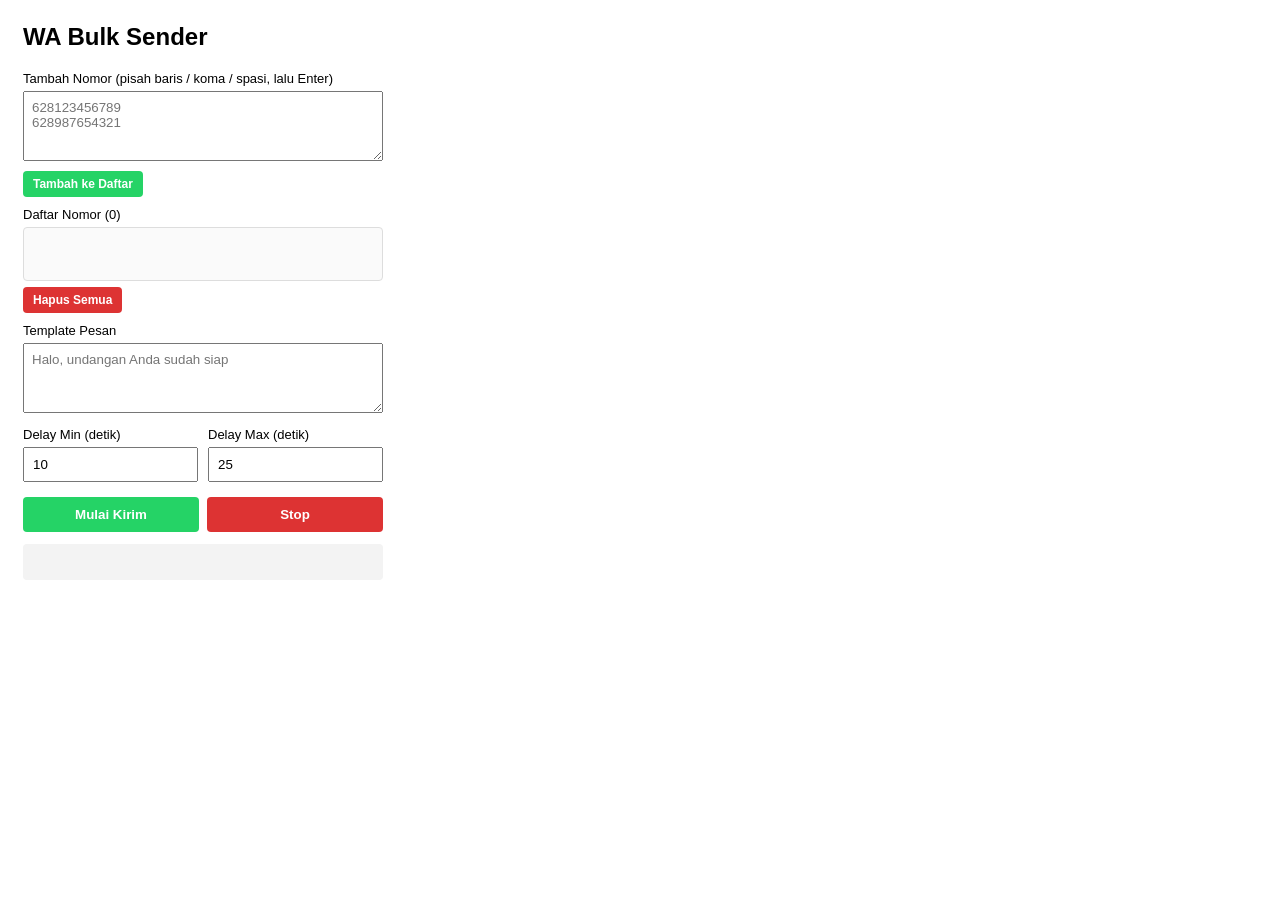
==== popup.html @ dab5197a "Add bulk messaging functionality for WhatsApp with UI enhancements" ====
<!DOCTYPE html>
<html lang="id">
<head>
    <meta charset="UTF-8">
    <title>WA Bulk Sender</title>
    <link rel="stylesheet" href="style.css">
</head>
<body>
    <h2>WA Bulk Sender</h2>

    <label>Tambah Nomor (pisah baris / koma / spasi, lalu Enter)</label>
    <textarea id="contactInput" placeholder="628123456789&#10;628987654321"></textarea>
    <button id="addBtn" class="small">Tambah ke Daftar</button>

    <label>Daftar Nomor (<span id="count">0</span>)</label>
    <div id="chips"></div>
    <button id="clearAllBtn" class="small secondary">Hapus Semua</button>

    <label>Template Pesan</label>
    <textarea id="message" placeholder="Halo, undangan Anda sudah siap"></textarea>

    <div class="row">
        <div>
            <label>Delay Min (detik)</label>
            <input type="number" id="minDelay" value="10" min="3">
        </div>
        <div>
            <label>Delay Max (detik)</label>
            <input type="number" id="maxDelay" value="25" min="3">
        </div>
    </div>

    <div class="btn-row">
        <button id="startBtn">Mulai Kirim</button>
        <button id="stopBtn" class="secondary">Stop</button>
    </div>

    <div id="status"></div>

    <script src="popup.js"></script>
</body>
</html>
---- style.css ----
body {
    width: 360px;
    padding: 15px;
    font-family: Arial, sans-serif;
}

h2 {
    margin-top: 0;
}

label {
    display: block;
    margin-top: 10px;
    margin-bottom: 5px;
    font-size: 13px;
}

textarea {
    width: 100%;
    height: 70px;
    resize: vertical;
    padding: 8px;
    box-sizing: border-box;
    font-family: inherit;
}

input {
    width: 100%;
    padding: 8px;
    box-sizing: border-box;
}

.row {
    display: flex;
    gap: 10px;
}

.row > div {
    flex: 1;
}

.btn-row {
    display: flex;
    gap: 8px;
    margin-top: 15px;
}

button {
    flex: 1;
    padding: 10px;
    cursor: pointer;
    background: #25D366;
    color: white;
    border: none;
    border-radius: 4px;
    font-weight: bold;
}

button.small {
    padding: 6px 10px;
    font-size: 12px;
    margin-top: 6px;
    flex: none;
    width: auto;
}

button.secondary {
    background: #d33;
}

button:disabled {
    background: #999;
    cursor: not-allowed;
}

#chips {
    display: flex;
    flex-wrap: wrap;
    gap: 6px;
    padding: 8px;
    min-height: 36px;
    max-height: 140px;
    overflow-y: auto;
    border: 1px solid #ddd;
    border-radius: 4px;
    background: #fafafa;
}

.chip {
    display: inline-flex;
    align-items: center;
    background: #25D366;
    color: white;
    padding: 4px 8px;
    border-radius: 14px;
    font-size: 12px;
    gap: 6px;
}

.chip .x {
    cursor: pointer;
    font-weight: bold;
    background: rgba(0,0,0,0.2);
    border-radius: 50%;
    width: 16px;
    height: 16px;
    display: inline-flex;
    align-items: center;
    justify-content: center;
    line-height: 1;
    font-size: 11px;
}

.chip .x:hover {
    background: rgba(0,0,0,0.4);
}

.chip.dup {
    background: #888;
}

#status {
    margin-top: 12px;
    padding: 8px;
    background: #f3f3f3;
    border-radius: 4px;
    font-size: 12px;
    min-height: 20px;
    white-space: pre-wrap;
}
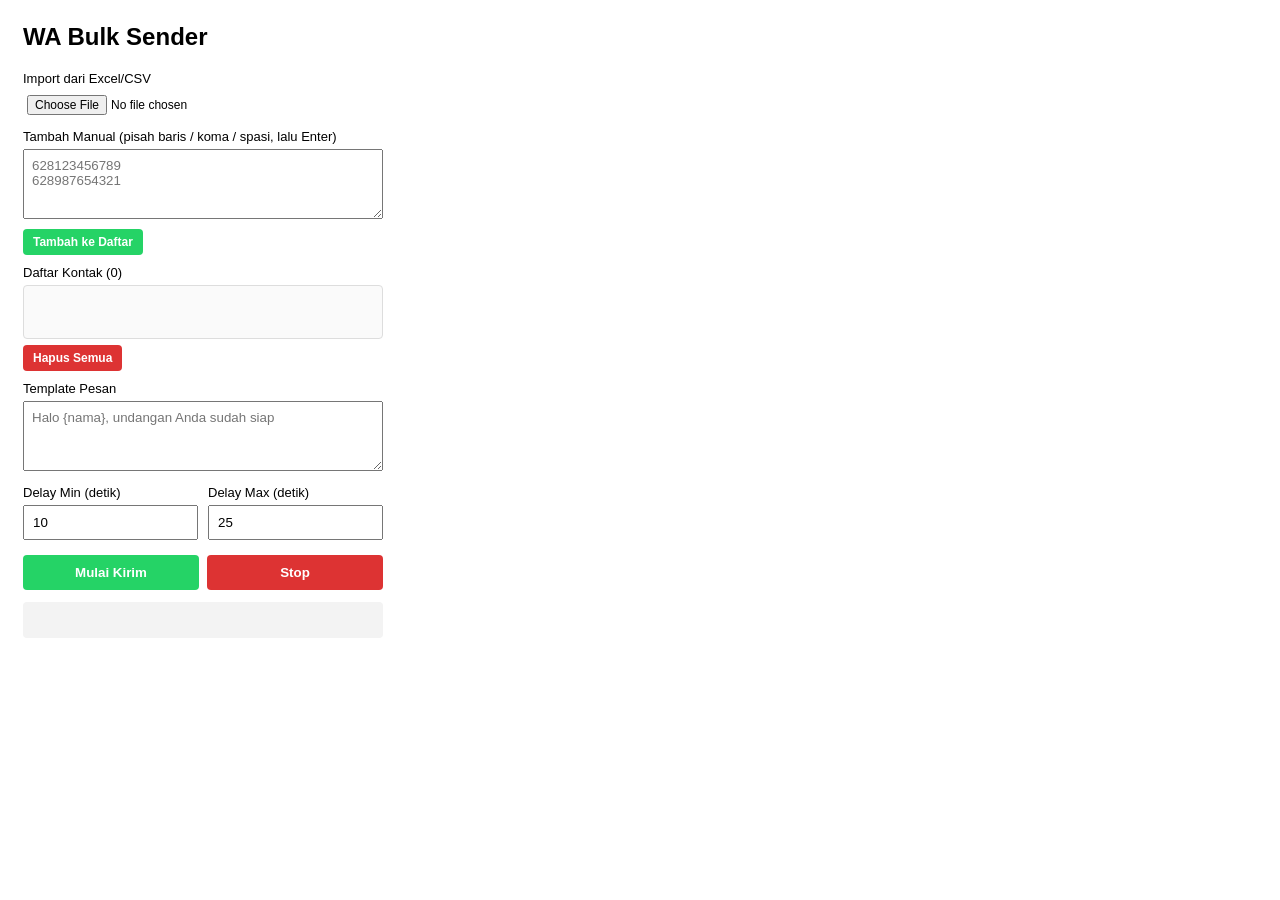
==== commit be63bcb2: "Refactor code structure for improved readability and maintainability" ====
--- a/popup.html
+++ b/popup.html
@@ -8,16 +8,20 @@
 <body>
     <h2>WA Bulk Sender</h2>
 
-    <label>Tambah Nomor (pisah baris / koma / spasi, lalu Enter)</label>
+    <label>Import dari Excel/CSV</label>
+    <input type="file" id="fileInput" accept=".xlsx,.xls,.csv">
+    <div id="fileInfo" class="hint"></div>
+
+    <label>Tambah Manual (pisah baris / koma / spasi, lalu Enter)</label>
     <textarea id="contactInput" placeholder="628123456789&#10;628987654321"></textarea>
     <button id="addBtn" class="small">Tambah ke Daftar</button>
 
-    <label>Daftar Nomor (<span id="count">0</span>)</label>
+    <label>Daftar Kontak (<span id="count">0</span>)</label>
     <div id="chips"></div>
     <button id="clearAllBtn" class="small secondary">Hapus Semua</button>
 
-    <label>Template Pesan</label>
-    <textarea id="message" placeholder="Halo, undangan Anda sudah siap"></textarea>
+    <label>Template Pesan <span id="varHint" class="hint"></span></label>
+    <textarea id="message" placeholder="Halo {nama}, undangan Anda sudah siap"></textarea>
 
     <div class="row">
         <div>
@@ -37,6 +41,7 @@
 
     <div id="status"></div>
 
+    <script src="xlsx.full.min.js"></script>
     <script src="popup.js"></script>
 </body>
 </html>
--- a/style.css
+++ b/style.css
@@ -119,6 +119,17 @@
     background: #888;
 }
 
+.hint {
+    font-size: 11px;
+    color: #666;
+    margin-top: 4px;
+}
+
+input[type="file"] {
+    padding: 4px;
+    font-size: 12px;
+}
+
 #status {
     margin-top: 12px;
     padding: 8px;
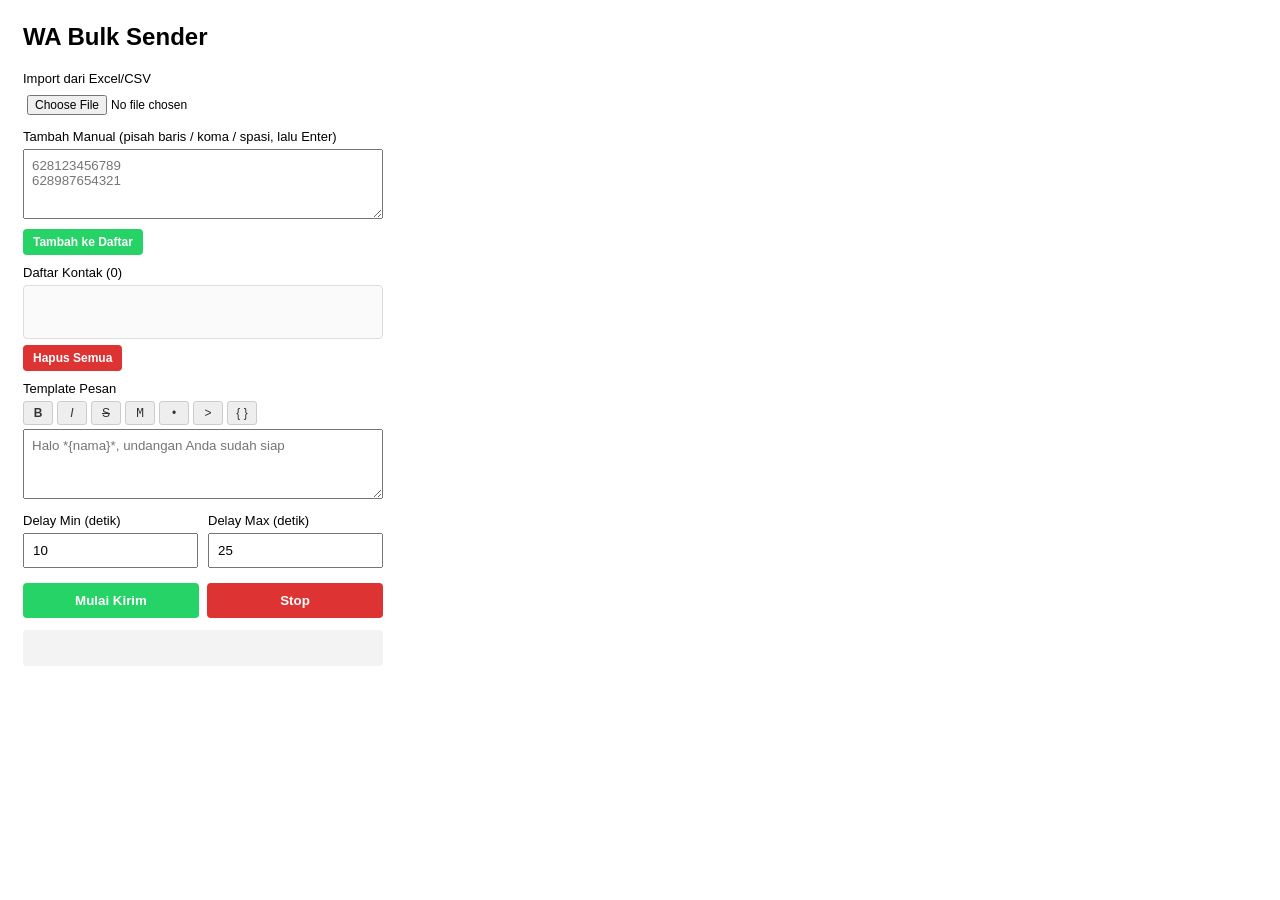
==== commit 13fdf1b4: "Add formatting toolbar and preview functionality for message input" ====
--- a/popup.html
+++ b/popup.html
@@ -21,7 +21,20 @@
     <button id="clearAllBtn" class="small secondary">Hapus Semua</button>
 
     <label>Template Pesan <span id="varHint" class="hint"></span></label>
-    <textarea id="message" placeholder="Halo {nama}, undangan Anda sudah siap"></textarea>
+    <div class="toolbar">
+        <button type="button" class="fmt-btn" data-fmt="bold" title="Bold (Ctrl+B)"><b>B</b></button>
+        <button type="button" class="fmt-btn" data-fmt="italic" title="Italic (Ctrl+I)"><i>I</i></button>
+        <button type="button" class="fmt-btn" data-fmt="strike" title="Strikethrough"><s>S</s></button>
+        <button type="button" class="fmt-btn" data-fmt="mono" title="Monospace"><code>M</code></button>
+        <button type="button" class="fmt-btn" data-fmt="bullet" title="Bullet list">•</button>
+        <button type="button" class="fmt-btn" data-fmt="quote" title="Quote">&gt;</button>
+        <button type="button" class="fmt-btn" id="varBtn" title="Sisip variabel">{ }</button>
+    </div>
+    <div class="textarea-wrap">
+        <textarea id="message" placeholder="Halo *{nama}*, undangan Anda sudah siap"></textarea>
+        <div id="autocomplete" class="autocomplete hidden"></div>
+    </div>
+    <div id="preview" class="preview hint"></div>
 
     <div class="row">
         <div>
--- a/style.css
+++ b/style.css
@@ -125,6 +125,90 @@
     margin-top: 4px;
 }
 
+.toolbar {
+    display: flex;
+    gap: 4px;
+    margin-bottom: 4px;
+    flex-wrap: wrap;
+}
+
+.fmt-btn {
+    flex: 0 0 auto;
+    width: 30px;
+    padding: 4px 0;
+    background: #eee;
+    color: #333;
+    border: 1px solid #ccc;
+    border-radius: 3px;
+    font-size: 12px;
+    font-weight: normal;
+    cursor: pointer;
+}
+
+.fmt-btn:hover {
+    background: #ddd;
+}
+
+.textarea-wrap {
+    position: relative;
+}
+
+.autocomplete {
+    position: absolute;
+    left: 8px;
+    bottom: 8px;
+    background: white;
+    border: 1px solid #25D366;
+    border-radius: 4px;
+    box-shadow: 0 2px 6px rgba(0,0,0,0.15);
+    max-height: 140px;
+    overflow-y: auto;
+    z-index: 100;
+    min-width: 140px;
+}
+
+.autocomplete.hidden {
+    display: none;
+}
+
+.ac-item {
+    padding: 6px 10px;
+    cursor: pointer;
+    font-size: 12px;
+    font-family: monospace;
+}
+
+.ac-item.active,
+.ac-item:hover {
+    background: #25D366;
+    color: white;
+}
+
+.preview {
+    margin-top: 6px;
+    padding: 6px 8px;
+    background: #e7f7ec;
+    border-radius: 4px;
+    border-left: 3px solid #25D366;
+    white-space: pre-wrap;
+    word-break: break-word;
+    display: none;
+}
+
+.preview.show {
+    display: block;
+}
+
+.preview b { font-weight: bold; }
+.preview i { font-style: italic; }
+.preview s { text-decoration: line-through; }
+.preview code {
+    background: #f0f0f0;
+    padding: 1px 4px;
+    border-radius: 2px;
+    font-family: monospace;
+}
+
 input[type="file"] {
     padding: 4px;
     font-size: 12px;
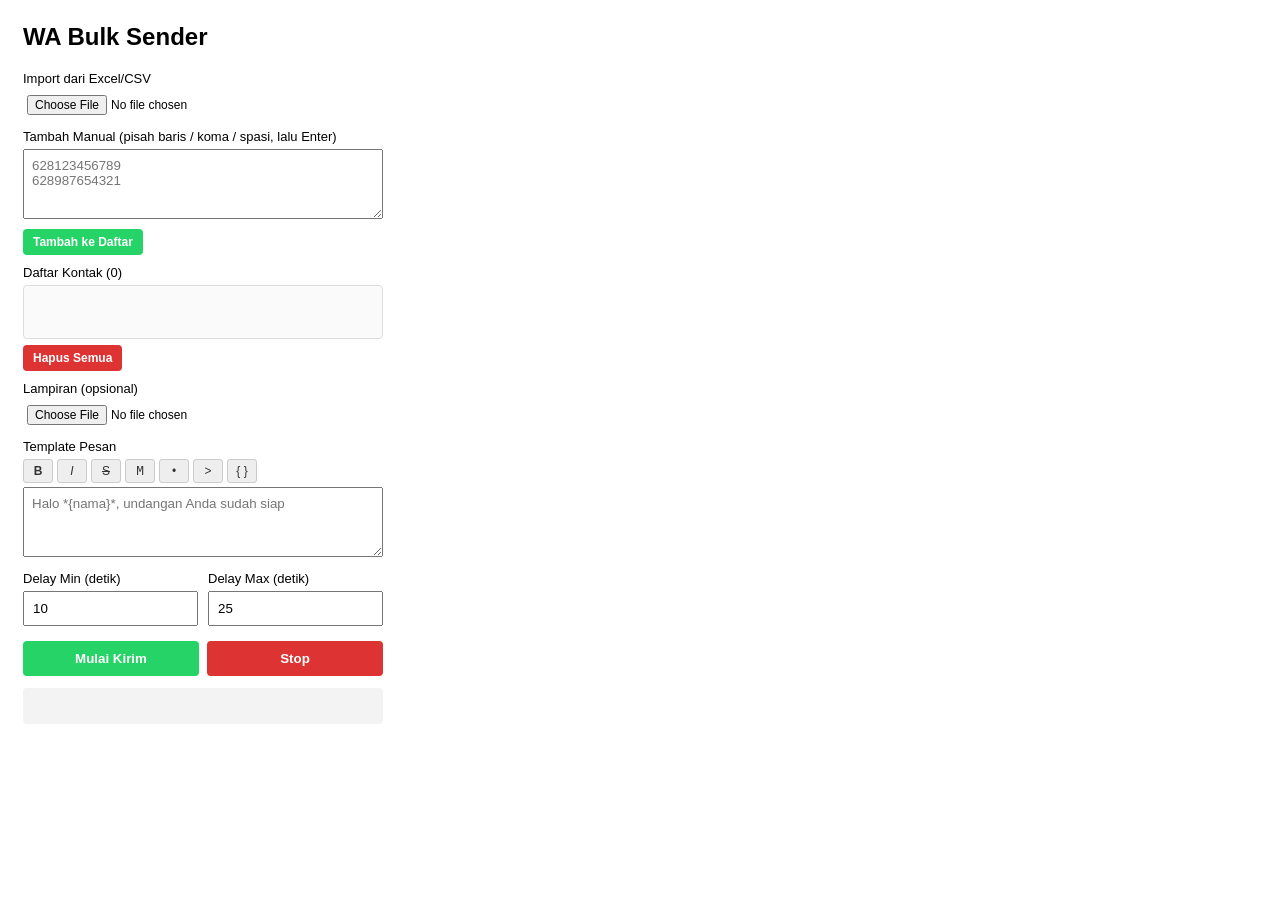
==== commit 2dcb8dfa: "Add media attachment functionality to bulk messaging" ====
--- a/popup.html
+++ b/popup.html
@@ -19,6 +19,10 @@
     <label>Daftar Kontak (<span id="count">0</span>)</label>
     <div id="chips"></div>
     <button id="clearAllBtn" class="small secondary">Hapus Semua</button>
+
+    <label>Lampiran (opsional)</label>
+    <input type="file" id="mediaInput" accept="image/*,video/*,.pdf,.doc,.docx,.xls,.xlsx,.ppt,.pptx,.txt">
+    <div id="mediaInfo" class="hint"></div>
 
     <label>Template Pesan <span id="varHint" class="hint"></span></label>
     <div class="toolbar">
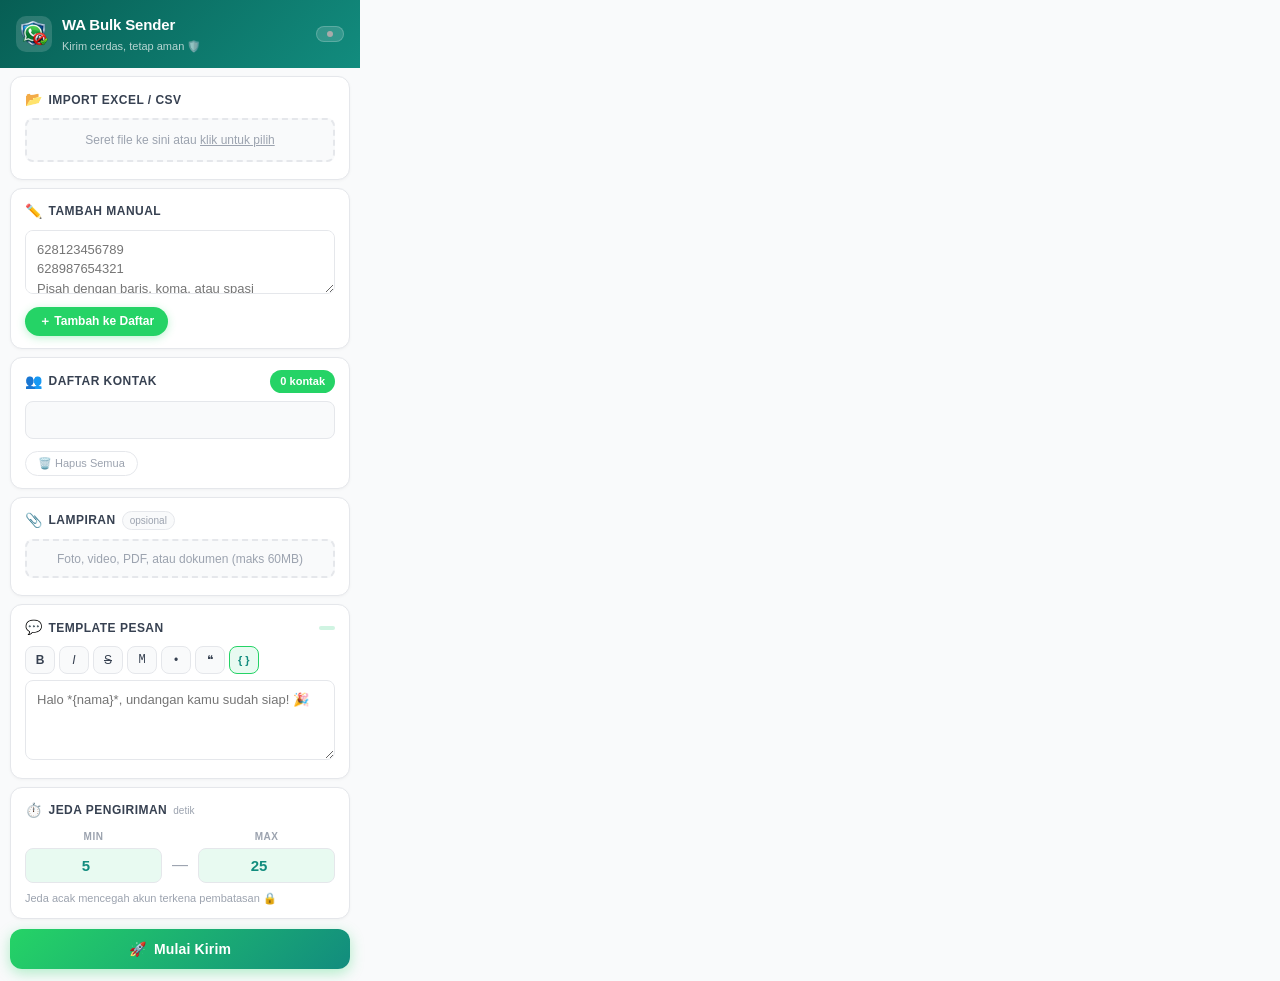
==== commit 9b296fd2: "Enhance UI and functionality of WA Bulk Sender: update header, improve file import sections, and ref" ====
--- a/popup.html
+++ b/popup.html
@@ -6,57 +6,129 @@
     <link rel="stylesheet" href="style.css">
 </head>
 <body>
-    <h2>WA Bulk Sender</h2>
 
-    <label>Import dari Excel/CSV</label>
-    <input type="file" id="fileInput" accept=".xlsx,.xls,.csv">
-    <div id="fileInfo" class="hint"></div>
-
-    <label>Tambah Manual (pisah baris / koma / spasi, lalu Enter)</label>
-    <textarea id="contactInput" placeholder="628123456789&#10;628987654321"></textarea>
-    <button id="addBtn" class="small">Tambah ke Daftar</button>
-
-    <label>Daftar Kontak (<span id="count">0</span>)</label>
-    <div id="chips"></div>
-    <button id="clearAllBtn" class="small secondary">Hapus Semua</button>
-
-    <label>Lampiran (opsional)</label>
-    <input type="file" id="mediaInput" accept="image/*,video/*,.pdf,.doc,.docx,.xls,.xlsx,.ppt,.pptx,.txt">
-    <div id="mediaInfo" class="hint"></div>
-
-    <label>Template Pesan <span id="varHint" class="hint"></span></label>
-    <div class="toolbar">
-        <button type="button" class="fmt-btn" data-fmt="bold" title="Bold (Ctrl+B)"><b>B</b></button>
-        <button type="button" class="fmt-btn" data-fmt="italic" title="Italic (Ctrl+I)"><i>I</i></button>
-        <button type="button" class="fmt-btn" data-fmt="strike" title="Strikethrough"><s>S</s></button>
-        <button type="button" class="fmt-btn" data-fmt="mono" title="Monospace"><code>M</code></button>
-        <button type="button" class="fmt-btn" data-fmt="bullet" title="Bullet list">•</button>
-        <button type="button" class="fmt-btn" data-fmt="quote" title="Quote">&gt;</button>
-        <button type="button" class="fmt-btn" id="varBtn" title="Sisip variabel">{ }</button>
-    </div>
-    <div class="textarea-wrap">
-        <textarea id="message" placeholder="Halo *{nama}*, undangan Anda sudah siap"></textarea>
-        <div id="autocomplete" class="autocomplete hidden"></div>
-    </div>
-    <div id="preview" class="preview hint"></div>
-
-    <div class="row">
-        <div>
-            <label>Delay Min (detik)</label>
-            <input type="number" id="minDelay" value="10" min="3">
+    <!-- Header -->
+    <div class="header">
+        <div class="header-left">
+            <img src="icons/icon48.png" alt="logo" class="header-logo">
+            <div>
+                <div class="header-title">WA Bulk Sender</div>
+                <div class="header-sub">Kirim cerdas, tetap aman 🛡️</div>
+            </div>
         </div>
-        <div>
-            <label>Delay Max (detik)</label>
-            <input type="number" id="maxDelay" value="25" min="3">
+        <div class="header-badge" id="waBadge">
+            <span class="badge-dot"></span>
+            <span class="badge-text">Mendeteksi...</span>
         </div>
     </div>
 
-    <div class="btn-row">
-        <button id="startBtn">Mulai Kirim</button>
-        <button id="stopBtn" class="secondary">Stop</button>
+    <!-- Section: Import Kontak -->
+    <div class="section">
+        <div class="section-label">
+            <span class="section-icon">📂</span>
+            Import Excel / CSV
+        </div>
+        <label class="file-drop" id="fileDropZone">
+            <input type="file" id="fileInput" accept=".xlsx,.xls,.csv">
+            <span class="file-drop-text">Seret file ke sini atau <u>klik untuk pilih</u></span>
+        </label>
+        <div id="fileInfo" class="hint-text"></div>
     </div>
 
-    <div id="status"></div>
+    <!-- Section: Manual Input -->
+    <div class="section">
+        <div class="section-label">
+            <span class="section-icon">✏️</span>
+            Tambah Manual
+        </div>
+        <textarea id="contactInput" placeholder="628123456789&#10;628987654321&#10;Pisah dengan baris, koma, atau spasi"></textarea>
+        <button id="addBtn" class="btn-small">＋ Tambah ke Daftar</button>
+    </div>
+
+    <!-- Section: Daftar Kontak -->
+    <div class="section">
+        <div class="section-label-row">
+            <div class="section-label">
+                <span class="section-icon">👥</span>
+                Daftar Kontak
+            </div>
+            <div class="contact-count-badge"><span id="count">0</span> kontak</div>
+        </div>
+        <div id="chips"></div>
+        <button id="clearAllBtn" class="btn-ghost">🗑️ Hapus Semua</button>
+    </div>
+
+    <!-- Section: Lampiran -->
+    <div class="section">
+        <div class="section-label">
+            <span class="section-icon">📎</span>
+            Lampiran <span class="optional-tag">opsional</span>
+        </div>
+        <label class="file-drop file-drop-sm" id="mediaDropZone">
+            <input type="file" id="mediaInput" accept="image/*,video/*,.pdf,.doc,.docx,.xls,.xlsx,.ppt,.pptx,.txt">
+            <span class="file-drop-text">Foto, video, PDF, atau dokumen (maks 60MB)</span>
+        </label>
+        <div id="mediaInfo" class="hint-text"></div>
+    </div>
+
+    <!-- Section: Template Pesan -->
+    <div class="section">
+        <div class="section-label-row">
+            <div class="section-label">
+                <span class="section-icon">💬</span>
+                Template Pesan
+            </div>
+            <span id="varHint" class="var-hint"></span>
+        </div>
+        <div class="toolbar">
+            <button type="button" class="fmt-btn" data-fmt="bold" title="Bold (Ctrl+B)"><b>B</b></button>
+            <button type="button" class="fmt-btn" data-fmt="italic" title="Italic (Ctrl+I)"><i>I</i></button>
+            <button type="button" class="fmt-btn" data-fmt="strike" title="Strikethrough"><s>S</s></button>
+            <button type="button" class="fmt-btn" data-fmt="mono" title="Monospace"><code>M</code></button>
+            <button type="button" class="fmt-btn" data-fmt="bullet" title="Bullet list">•</button>
+            <button type="button" class="fmt-btn" data-fmt="quote" title="Quote">❝</button>
+            <button type="button" class="fmt-btn fmt-btn-var" id="varBtn" title="Sisip variabel">{ }</button>
+        </div>
+        <div class="textarea-wrap">
+            <textarea id="message" placeholder="Halo *{nama}*, undangan kamu sudah siap! 🎉"></textarea>
+            <div id="autocomplete" class="autocomplete hidden"></div>
+        </div>
+        <div id="preview" class="preview hint"></div>
+    </div>
+
+    <!-- Section: Delay -->
+    <div class="section">
+        <div class="section-label">
+            <span class="section-icon">⏱️</span>
+            Jeda Pengiriman
+            <span class="hint-inline">detik</span>
+        </div>
+        <div class="delay-row">
+            <div class="delay-card">
+                <div class="delay-label">Min</div>
+                <input type="number" id="minDelay" value="5" min="3">
+            </div>
+            <div class="delay-divider">—</div>
+            <div class="delay-card">
+                <div class="delay-label">Max</div>
+                <input type="number" id="maxDelay" value="25" min="3">
+            </div>
+        </div>
+        <div class="hint-text">Jeda acak mencegah akun terkena pembatasan 🔒</div>
+    </div>
+
+    <!-- Action Buttons -->
+    <div class="btn-row">
+        <button id="startBtn" class="btn-primary">
+            <span>🚀</span> Mulai Kirim
+        </button>
+        <button id="stopBtn" class="btn-danger" style="display:none">
+            <span>⏹</span> Stop
+        </button>
+    </div>
+
+    <!-- Status -->
+    <div id="status" class="status-box"></div>
 
     <script src="xlsx.full.min.js"></script>
     <script src="popup.js"></script>
--- a/style.css
+++ b/style.css
@@ -1,225 +1,573 @@
+/* ── Reset & Base ── */
+*, *::before, *::after { box-sizing: border-box; margin: 0; padding: 0; }
+
+:root {
+    --green: #25D366;
+    --green-dark: #128C7E;
+    --green-deep: #075E54;
+    --green-light: #e8faf1;
+    --green-mid: #d0f4e2;
+    --red: #ef4444;
+    --red-light: #fef2f2;
+    --ink: #111827;
+    --ink-soft: #374151;
+    --ink-muted: #9ca3af;
+    --border: #e5e7eb;
+    --bg: #f9fafb;
+    --card: #ffffff;
+    --radius: 12px;
+    --radius-sm: 8px;
+}
+
 body {
     width: 360px;
-    padding: 15px;
-    font-family: Arial, sans-serif;
-}
-
-h2 {
-    margin-top: 0;
-}
-
-label {
+    background: var(--bg);
+    font-family: -apple-system, BlinkMacSystemFont, "Segoe UI", Roboto, sans-serif;
+    color: var(--ink);
+    font-size: 13px;
+    line-height: 1.5;
+    padding-bottom: 12px;
+}
+
+/* ── Header ── */
+.header {
+    background: linear-gradient(135deg, var(--green-deep), var(--green-dark));
+    padding: 14px 16px;
+    display: flex;
+    align-items: center;
+    justify-content: space-between;
+    gap: 10px;
+}
+
+.header-left {
+    display: flex;
+    align-items: center;
+    gap: 10px;
+}
+
+.header-logo {
+    width: 36px;
+    height: 36px;
+    border-radius: 10px;
+    background: rgba(255,255,255,0.15);
+    padding: 3px;
+    flex-shrink: 0;
+}
+
+.header-title {
+    font-size: 15px;
+    font-weight: 700;
+    color: #fff;
+    letter-spacing: -0.01em;
+}
+
+.header-sub {
+    font-size: 11px;
+    color: rgba(255,255,255,0.7);
+    margin-top: 1px;
+}
+
+.header-badge {
+    display: inline-flex;
+    align-items: center;
+    gap: 5px;
+    background: rgba(255,255,255,0.15);
+    border: 1px solid rgba(255,255,255,0.2);
+    border-radius: 999px;
+    padding: 4px 10px;
+    font-size: 10px;
+    color: rgba(255,255,255,0.9);
+    font-weight: 500;
+    white-space: nowrap;
+    flex-shrink: 0;
+}
+
+.badge-dot {
+    width: 6px;
+    height: 6px;
+    border-radius: 50%;
+    background: #aaa;
+    flex-shrink: 0;
+    transition: background 0.3s;
+}
+
+.header-badge.connected .badge-dot { background: var(--green); box-shadow: 0 0 6px var(--green); }
+.header-badge.connected .badge-text::after { content: "Terhubung"; }
+.header-badge.disconnected .badge-dot { background: var(--red); }
+.header-badge.disconnected .badge-text::after { content: "Buka WA Web"; }
+.header-badge .badge-text { font-size: 10px; }
+.header-badge .badge-text:not(:empty) { display: none; }
+
+/* ── Sections ── */
+.section {
+    background: var(--card);
+    margin: 8px 10px 0;
+    border-radius: var(--radius);
+    padding: 12px 14px;
+    border: 1px solid var(--border);
+    box-shadow: 0 1px 3px rgba(0,0,0,0.04);
+}
+
+.section-label {
+    display: flex;
+    align-items: center;
+    gap: 6px;
+    font-size: 12px;
+    font-weight: 600;
+    color: var(--ink-soft);
+    margin-bottom: 8px;
+    text-transform: uppercase;
+    letter-spacing: 0.04em;
+}
+
+.section-label-row {
+    display: flex;
+    align-items: center;
+    justify-content: space-between;
+    margin-bottom: 8px;
+}
+
+.section-label-row .section-label {
+    margin-bottom: 0;
+}
+
+.section-icon { font-size: 14px; }
+
+.optional-tag {
+    font-size: 10px;
+    font-weight: 500;
+    color: var(--ink-muted);
+    background: var(--bg);
+    border: 1px solid var(--border);
+    border-radius: 999px;
+    padding: 1px 7px;
+    text-transform: none;
+    letter-spacing: 0;
+}
+
+.hint-inline {
+    font-size: 10px;
+    font-weight: 400;
+    color: var(--ink-muted);
+    text-transform: none;
+    letter-spacing: 0;
+}
+
+/* ── File Drop Zone ── */
+.file-drop {
     display: block;
-    margin-top: 10px;
-    margin-bottom: 5px;
-    font-size: 13px;
-}
-
+    border: 2px dashed var(--border);
+    border-radius: var(--radius-sm);
+    padding: 10px 12px;
+    text-align: center;
+    cursor: pointer;
+    transition: all 0.2s;
+    background: var(--bg);
+}
+
+.file-drop:hover {
+    border-color: var(--green);
+    background: var(--green-light);
+}
+
+.file-drop input[type="file"] {
+    display: none;
+}
+
+.file-drop-text {
+    font-size: 12px;
+    color: var(--ink-muted);
+}
+
+.file-drop:hover .file-drop-text {
+    color: var(--green-dark);
+}
+
+.file-drop-sm {
+    padding: 8px 12px;
+}
+
+/* ── Textarea ── */
 textarea {
     width: 100%;
-    height: 70px;
+    border: 1.5px solid var(--border);
+    border-radius: var(--radius-sm);
+    padding: 9px 11px;
+    font-family: inherit;
+    font-size: 13px;
+    color: var(--ink);
     resize: vertical;
+    outline: none;
+    transition: border-color 0.2s;
+    background: var(--card);
+    line-height: 1.5;
+}
+
+textarea:focus {
+    border-color: var(--green);
+    box-shadow: 0 0 0 3px rgba(37,211,102,0.12);
+}
+
+#contactInput { height: 64px; }
+#message { height: 80px; }
+
+/* ── Input number ── */
+input[type="number"] {
+    width: 100%;
+    border: 1.5px solid var(--border);
+    border-radius: var(--radius-sm);
+    padding: 8px 10px;
+    font-family: inherit;
+    font-size: 15px;
+    font-weight: 700;
+    color: var(--green-dark);
+    text-align: center;
+    outline: none;
+    transition: border-color 0.2s;
+    background: var(--green-light);
+}
+
+input[type="number"]:focus {
+    border-color: var(--green);
+    box-shadow: 0 0 0 3px rgba(37,211,102,0.12);
+}
+
+/* ── Contact Count Badge ── */
+.contact-count-badge {
+    background: var(--green);
+    color: #fff;
+    font-size: 11px;
+    font-weight: 700;
+    padding: 3px 10px;
+    border-radius: 999px;
+}
+
+/* ── Chips ── */
+#chips {
+    display: flex;
+    flex-wrap: wrap;
+    gap: 5px;
     padding: 8px;
-    box-sizing: border-box;
-    font-family: inherit;
-}
-
-input {
-    width: 100%;
-    padding: 8px;
-    box-sizing: border-box;
-}
-
-.row {
-    display: flex;
-    gap: 10px;
-}
-
-.row > div {
-    flex: 1;
-}
-
-.btn-row {
-    display: flex;
-    gap: 8px;
-    margin-top: 15px;
-}
-
-button {
-    flex: 1;
-    padding: 10px;
-    cursor: pointer;
-    background: #25D366;
-    color: white;
-    border: none;
-    border-radius: 4px;
-    font-weight: bold;
-}
-
-button.small {
-    padding: 6px 10px;
-    font-size: 12px;
-    margin-top: 6px;
-    flex: none;
-    width: auto;
-}
-
-button.secondary {
-    background: #d33;
-}
-
-button:disabled {
-    background: #999;
-    cursor: not-allowed;
-}
-
-#chips {
-    display: flex;
-    flex-wrap: wrap;
-    gap: 6px;
-    padding: 8px;
-    min-height: 36px;
-    max-height: 140px;
+    min-height: 38px;
+    max-height: 120px;
     overflow-y: auto;
-    border: 1px solid #ddd;
-    border-radius: 4px;
-    background: #fafafa;
-}
+    border: 1.5px solid var(--border);
+    border-radius: var(--radius-sm);
+    background: var(--bg);
+    margin-bottom: 8px;
+}
+
+#chips::-webkit-scrollbar { width: 4px; }
+#chips::-webkit-scrollbar-track { background: transparent; }
+#chips::-webkit-scrollbar-thumb { background: var(--border); border-radius: 4px; }
 
 .chip {
     display: inline-flex;
     align-items: center;
-    background: #25D366;
+    background: linear-gradient(135deg, var(--green), var(--green-dark));
     color: white;
-    padding: 4px 8px;
-    border-radius: 14px;
-    font-size: 12px;
-    gap: 6px;
+    padding: 3px 8px 3px 10px;
+    border-radius: 999px;
+    font-size: 11px;
+    font-weight: 500;
+    gap: 5px;
+    box-shadow: 0 1px 3px rgba(37,211,102,0.25);
+}
+
+.chip.dup {
+    background: linear-gradient(135deg, #9ca3af, #6b7280);
+    box-shadow: none;
 }
 
 .chip .x {
     cursor: pointer;
-    font-weight: bold;
-    background: rgba(0,0,0,0.2);
+    background: rgba(0,0,0,0.18);
     border-radius: 50%;
-    width: 16px;
-    height: 16px;
+    width: 15px;
+    height: 15px;
     display: inline-flex;
     align-items: center;
     justify-content: center;
+    font-size: 10px;
     line-height: 1;
-    font-size: 11px;
-}
-
-.chip .x:hover {
-    background: rgba(0,0,0,0.4);
-}
-
-.chip.dup {
-    background: #888;
-}
-
-.hint {
-    font-size: 11px;
-    color: #666;
+    transition: background 0.15s;
+    flex-shrink: 0;
+}
+
+.chip .x:hover { background: rgba(0,0,0,0.38); }
+
+/* ── Buttons ── */
+.btn-small {
+    display: inline-flex;
+    align-items: center;
+    gap: 5px;
+    margin-top: 8px;
+    padding: 6px 14px;
+    background: var(--green);
+    color: #fff;
+    border: none;
+    border-radius: 999px;
+    font-size: 12px;
+    font-weight: 600;
+    cursor: pointer;
+    transition: all 0.2s;
+    box-shadow: 0 2px 8px rgba(37,211,102,0.3);
+}
+
+.btn-small:hover {
+    background: var(--green-dark);
+    transform: translateY(-1px);
+    box-shadow: 0 4px 12px rgba(37,211,102,0.4);
+}
+
+.btn-ghost {
+    display: inline-flex;
+    align-items: center;
+    gap: 5px;
+    padding: 5px 12px;
+    background: transparent;
+    color: var(--ink-muted);
+    border: 1.5px solid var(--border);
+    border-radius: 999px;
+    font-size: 11px;
+    font-weight: 500;
+    cursor: pointer;
+    transition: all 0.2s;
     margin-top: 4px;
 }
 
+.btn-ghost:hover {
+    border-color: var(--red);
+    color: var(--red);
+    background: var(--red-light);
+}
+
+.btn-row {
+    display: flex;
+    gap: 8px;
+    margin: 10px 10px 0;
+}
+
+.btn-primary {
+    flex: 1;
+    display: flex;
+    align-items: center;
+    justify-content: center;
+    gap: 8px;
+    padding: 12px;
+    background: linear-gradient(135deg, var(--green), var(--green-dark));
+    color: #fff;
+    border: none;
+    border-radius: var(--radius);
+    font-size: 14px;
+    font-weight: 700;
+    cursor: pointer;
+    transition: all 0.2s;
+    box-shadow: 0 4px 14px rgba(37,211,102,0.35);
+    letter-spacing: 0.01em;
+}
+
+.btn-primary:hover:not(:disabled) {
+    transform: translateY(-2px);
+    box-shadow: 0 6px 20px rgba(37,211,102,0.45);
+}
+
+.btn-primary:disabled {
+    background: linear-gradient(135deg, #9ca3af, #6b7280);
+    box-shadow: none;
+    cursor: not-allowed;
+    transform: none;
+}
+
+.btn-danger {
+    flex: 1;
+    display: flex;
+    align-items: center;
+    justify-content: center;
+    gap: 8px;
+    padding: 12px;
+    background: linear-gradient(135deg, #ef4444, #dc2626);
+    color: #fff;
+    border: none;
+    border-radius: var(--radius);
+    font-size: 14px;
+    font-weight: 700;
+    cursor: pointer;
+    transition: all 0.2s;
+    box-shadow: 0 4px 14px rgba(239,68,68,0.3);
+}
+
+.btn-danger:hover {
+    transform: translateY(-2px);
+    box-shadow: 0 6px 20px rgba(239,68,68,0.4);
+}
+
+/* ── Toolbar ── */
 .toolbar {
     display: flex;
     gap: 4px;
-    margin-bottom: 4px;
+    margin-bottom: 6px;
     flex-wrap: wrap;
 }
 
 .fmt-btn {
     flex: 0 0 auto;
     width: 30px;
-    padding: 4px 0;
-    background: #eee;
-    color: #333;
-    border: 1px solid #ccc;
-    border-radius: 3px;
-    font-size: 12px;
-    font-weight: normal;
-    cursor: pointer;
+    height: 28px;
+    padding: 0;
+    background: var(--bg);
+    color: var(--ink-soft);
+    border: 1.5px solid var(--border);
+    border-radius: var(--radius-sm);
+    font-size: 12px;
+    cursor: pointer;
+    display: grid;
+    place-items: center;
+    transition: all 0.15s;
 }
 
 .fmt-btn:hover {
-    background: #ddd;
-}
-
-.textarea-wrap {
-    position: relative;
-}
+    background: var(--green-light);
+    border-color: var(--green);
+    color: var(--green-dark);
+}
+
+.fmt-btn-var {
+    width: auto;
+    padding: 0 8px;
+    background: var(--green-light);
+    border-color: var(--green);
+    color: var(--green-dark);
+    font-weight: 700;
+    font-size: 11px;
+}
+
+.fmt-btn-var:hover {
+    background: var(--green);
+    color: #fff;
+}
+
+/* ── Autocomplete ── */
+.textarea-wrap { position: relative; }
 
 .autocomplete {
     position: absolute;
     left: 8px;
     bottom: 8px;
-    background: white;
-    border: 1px solid #25D366;
-    border-radius: 4px;
-    box-shadow: 0 2px 6px rgba(0,0,0,0.15);
+    background: var(--card);
+    border: 1.5px solid var(--green);
+    border-radius: var(--radius-sm);
+    box-shadow: 0 4px 16px rgba(0,0,0,0.12);
     max-height: 140px;
     overflow-y: auto;
     z-index: 100;
-    min-width: 140px;
-}
-
-.autocomplete.hidden {
-    display: none;
-}
+    min-width: 150px;
+}
+
+.autocomplete.hidden { display: none; }
 
 .ac-item {
-    padding: 6px 10px;
-    cursor: pointer;
-    font-size: 12px;
-    font-family: monospace;
+    padding: 7px 12px;
+    cursor: pointer;
+    font-size: 12px;
+    font-family: "SF Mono", Menlo, Consolas, monospace;
+    color: var(--ink-soft);
+    transition: background 0.1s;
 }
 
 .ac-item.active,
 .ac-item:hover {
-    background: #25D366;
-    color: white;
-}
-
+    background: var(--green);
+    color: #fff;
+}
+
+/* ── Preview ── */
 .preview {
-    margin-top: 6px;
-    padding: 6px 8px;
-    background: #e7f7ec;
-    border-radius: 4px;
-    border-left: 3px solid #25D366;
+    margin-top: 8px;
+    padding: 8px 11px;
+    background: var(--green-light);
+    border-radius: var(--radius-sm);
+    border-left: 3px solid var(--green);
     white-space: pre-wrap;
     word-break: break-word;
+    font-size: 12px;
+    line-height: 1.6;
     display: none;
-}
-
-.preview.show {
-    display: block;
-}
-
+    color: var(--ink-soft);
+}
+
+.preview.show { display: block; }
 .preview b { font-weight: bold; }
 .preview i { font-style: italic; }
 .preview s { text-decoration: line-through; }
 .preview code {
-    background: #f0f0f0;
-    padding: 1px 4px;
-    border-radius: 2px;
-    font-family: monospace;
-}
-
-input[type="file"] {
-    padding: 4px;
-    font-size: 12px;
-}
-
-#status {
-    margin-top: 12px;
-    padding: 8px;
-    background: #f3f3f3;
+    background: rgba(0,0,0,0.06);
+    padding: 1px 5px;
     border-radius: 4px;
-    font-size: 12px;
-    min-height: 20px;
+    font-family: "SF Mono", Menlo, Consolas, monospace;
+    font-size: 11px;
+}
+
+/* ── Delay Row ── */
+.delay-row {
+    display: flex;
+    align-items: center;
+    gap: 10px;
+    margin-bottom: 8px;
+}
+
+.delay-card { flex: 1; }
+
+.delay-label {
+    font-size: 10px;
+    font-weight: 600;
+    color: var(--ink-muted);
+    text-align: center;
+    margin-bottom: 4px;
+    text-transform: uppercase;
+    letter-spacing: 0.05em;
+}
+
+.delay-divider {
+    color: var(--ink-muted);
+    font-size: 16px;
+    padding-top: 18px;
+}
+
+/* ── Hint texts ── */
+.hint-text {
+    font-size: 11px;
+    color: var(--ink-muted);
+    margin-top: 5px;
+    line-height: 1.4;
+}
+
+.var-hint {
+    font-size: 10px;
+    color: var(--green-dark);
+    background: var(--green-mid);
+    padding: 2px 8px;
+    border-radius: 999px;
+    font-weight: 500;
+    max-width: 180px;
+    white-space: nowrap;
+    overflow: hidden;
+    text-overflow: ellipsis;
+}
+
+/* ── Status Box ── */
+.status-box {
+    margin: 8px 10px 0;
+    padding: 10px 13px;
+    background: var(--card);
+    border: 1px solid var(--border);
+    border-radius: var(--radius);
+    font-size: 12px;
+    color: var(--ink-soft);
+    min-height: 36px;
     white-space: pre-wrap;
-}
+    line-height: 1.5;
+    box-shadow: 0 1px 3px rgba(0,0,0,0.04);
+}
+
+.status-box:empty { display: none; }
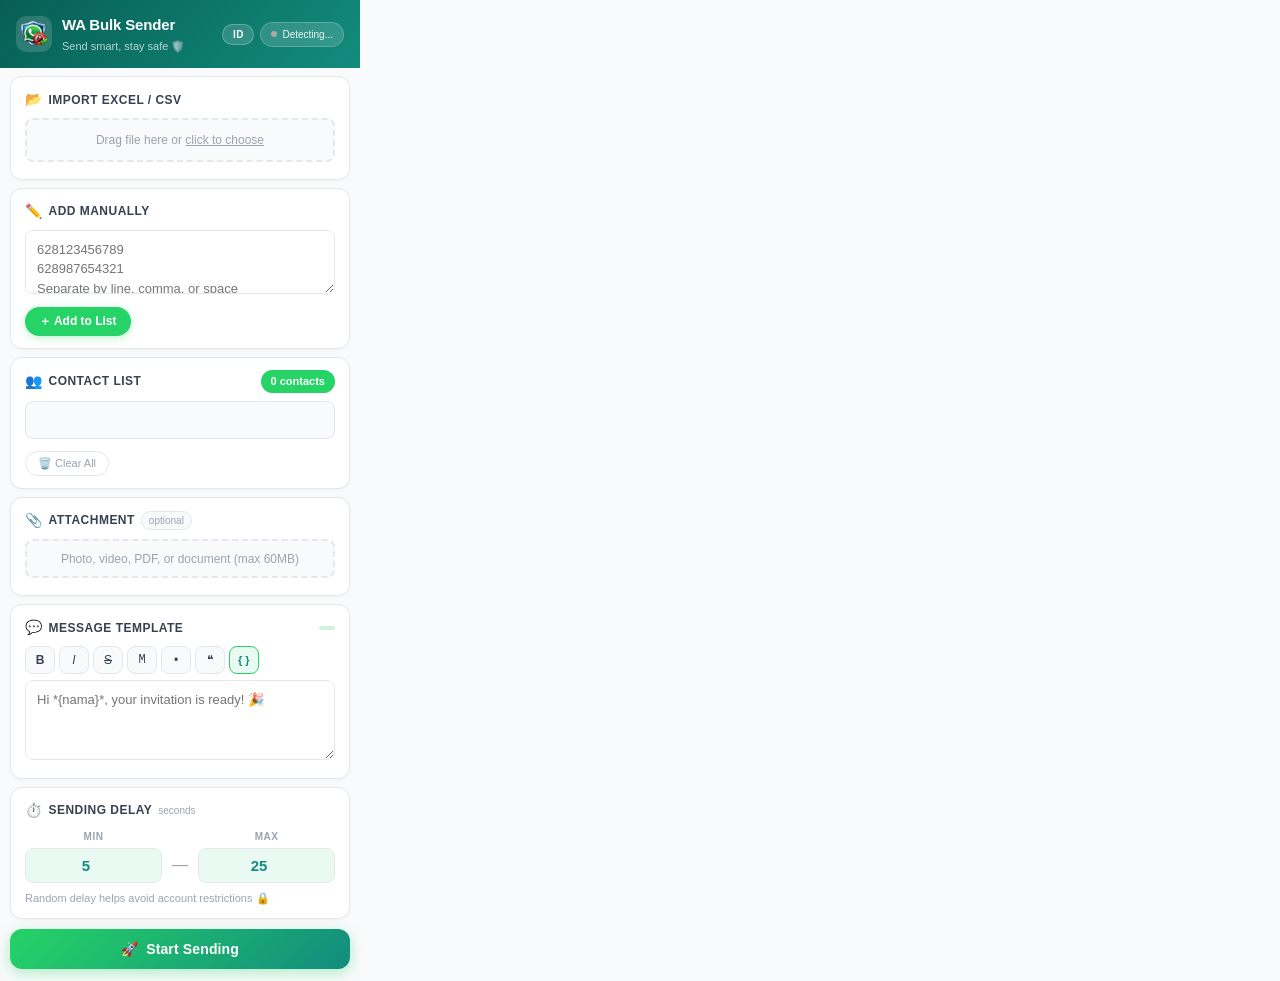
==== commit 6bc6e2dc: "Implement internationalization support and enhance UI for multi-language functionality" ====
--- a/popup.html
+++ b/popup.html
@@ -1,5 +1,5 @@
 <!DOCTYPE html>
-<html lang="id">
+<html lang="en">
 <head>
     <meta charset="UTF-8">
     <title>WA Bulk Sender</title>
@@ -12,13 +12,16 @@
         <div class="header-left">
             <img src="icons/icon48.png" alt="logo" class="header-logo">
             <div>
-                <div class="header-title">WA Bulk Sender</div>
-                <div class="header-sub">Kirim cerdas, tetap aman 🛡️</div>
+                <div class="header-title" data-i18n="header_title">WA Bulk Sender</div>
+                <div class="header-sub" data-i18n="header_sub">Send smart, stay safe 🛡️</div>
             </div>
         </div>
-        <div class="header-badge" id="waBadge">
-            <span class="badge-dot"></span>
-            <span class="badge-text">Mendeteksi...</span>
+        <div class="header-right">
+            <button id="langToggle" class="lang-toggle" type="button" title="Change language / Ganti bahasa">ID</button>
+            <div class="header-badge" id="waBadge">
+                <span class="badge-dot"></span>
+                <span class="badge-text" id="badgeText">Detecting...</span>
+            </div>
         </div>
     </div>
 
@@ -26,11 +29,11 @@
     <div class="section">
         <div class="section-label">
             <span class="section-icon">📂</span>
-            Import Excel / CSV
+            <span data-i18n="sec_import">Import Excel / CSV</span>
         </div>
         <label class="file-drop" id="fileDropZone">
             <input type="file" id="fileInput" accept=".xlsx,.xls,.csv">
-            <span class="file-drop-text">Seret file ke sini atau <u>klik untuk pilih</u></span>
+            <span class="file-drop-text" data-i18n-html="file_drop_import">Drag file here or <u>click to choose</u></span>
         </label>
         <div id="fileInfo" class="hint-text"></div>
     </div>
@@ -39,10 +42,10 @@
     <div class="section">
         <div class="section-label">
             <span class="section-icon">✏️</span>
-            Tambah Manual
+            <span data-i18n="sec_manual">Add Manually</span>
         </div>
-        <textarea id="contactInput" placeholder="628123456789&#10;628987654321&#10;Pisah dengan baris, koma, atau spasi"></textarea>
-        <button id="addBtn" class="btn-small">＋ Tambah ke Daftar</button>
+        <textarea id="contactInput" data-i18n-placeholder="contact_placeholder" placeholder="628123456789&#10;628987654321&#10;Separate by line, comma, or space"></textarea>
+        <button id="addBtn" class="btn-small" data-i18n="add_to_list">＋ Add to List</button>
     </div>
 
     <!-- Section: Daftar Kontak -->
@@ -50,23 +53,27 @@
         <div class="section-label-row">
             <div class="section-label">
                 <span class="section-icon">👥</span>
-                Daftar Kontak
+                <span data-i18n="sec_contacts">Contact List</span>
             </div>
-            <div class="contact-count-badge"><span id="count">0</span> kontak</div>
+            <div class="contact-count-badge">
+                <span id="count">0</span>
+                <span data-i18n="contact_count_suffix">contacts</span>
+            </div>
         </div>
         <div id="chips"></div>
-        <button id="clearAllBtn" class="btn-ghost">🗑️ Hapus Semua</button>
+        <button id="clearAllBtn" class="btn-ghost" data-i18n="clear_all">🗑️ Clear All</button>
     </div>
 
     <!-- Section: Lampiran -->
     <div class="section">
         <div class="section-label">
             <span class="section-icon">📎</span>
-            Lampiran <span class="optional-tag">opsional</span>
+            <span data-i18n="sec_attachment">Attachment</span>
+            <span class="optional-tag" data-i18n="optional">optional</span>
         </div>
         <label class="file-drop file-drop-sm" id="mediaDropZone">
             <input type="file" id="mediaInput" accept="image/*,video/*,.pdf,.doc,.docx,.xls,.xlsx,.ppt,.pptx,.txt">
-            <span class="file-drop-text">Foto, video, PDF, atau dokumen (maks 60MB)</span>
+            <span class="file-drop-text" data-i18n="file_drop_media">Photo, video, PDF, or document (max 60MB)</span>
         </label>
         <div id="mediaInfo" class="hint-text"></div>
     </div>
@@ -76,21 +83,21 @@
         <div class="section-label-row">
             <div class="section-label">
                 <span class="section-icon">💬</span>
-                Template Pesan
+                <span data-i18n="sec_template">Message Template</span>
             </div>
             <span id="varHint" class="var-hint"></span>
         </div>
         <div class="toolbar">
-            <button type="button" class="fmt-btn" data-fmt="bold" title="Bold (Ctrl+B)"><b>B</b></button>
-            <button type="button" class="fmt-btn" data-fmt="italic" title="Italic (Ctrl+I)"><i>I</i></button>
-            <button type="button" class="fmt-btn" data-fmt="strike" title="Strikethrough"><s>S</s></button>
-            <button type="button" class="fmt-btn" data-fmt="mono" title="Monospace"><code>M</code></button>
-            <button type="button" class="fmt-btn" data-fmt="bullet" title="Bullet list">•</button>
-            <button type="button" class="fmt-btn" data-fmt="quote" title="Quote">❝</button>
-            <button type="button" class="fmt-btn fmt-btn-var" id="varBtn" title="Sisip variabel">{ }</button>
+            <button type="button" class="fmt-btn" data-fmt="bold" data-i18n-title="tt_bold" title="Bold (Ctrl+B)"><b>B</b></button>
+            <button type="button" class="fmt-btn" data-fmt="italic" data-i18n-title="tt_italic" title="Italic (Ctrl+I)"><i>I</i></button>
+            <button type="button" class="fmt-btn" data-fmt="strike" data-i18n-title="tt_strike" title="Strikethrough"><s>S</s></button>
+            <button type="button" class="fmt-btn" data-fmt="mono" data-i18n-title="tt_mono" title="Monospace"><code>M</code></button>
+            <button type="button" class="fmt-btn" data-fmt="bullet" data-i18n-title="tt_bullet" title="Bullet list">•</button>
+            <button type="button" class="fmt-btn" data-fmt="quote" data-i18n-title="tt_quote" title="Quote">❝</button>
+            <button type="button" class="fmt-btn fmt-btn-var" id="varBtn" data-i18n-title="tt_var" title="Insert variable">{ }</button>
         </div>
         <div class="textarea-wrap">
-            <textarea id="message" placeholder="Halo *{nama}*, undangan kamu sudah siap! 🎉"></textarea>
+            <textarea id="message" data-i18n-placeholder="message_placeholder" placeholder="Hi *{nama}*, your invitation is ready! 🎉"></textarea>
             <div id="autocomplete" class="autocomplete hidden"></div>
         </div>
         <div id="preview" class="preview hint"></div>
@@ -100,30 +107,30 @@
     <div class="section">
         <div class="section-label">
             <span class="section-icon">⏱️</span>
-            Jeda Pengiriman
-            <span class="hint-inline">detik</span>
+            <span data-i18n="sec_delay">Sending Delay</span>
+            <span class="hint-inline" data-i18n="delay_unit">seconds</span>
         </div>
         <div class="delay-row">
             <div class="delay-card">
-                <div class="delay-label">Min</div>
+                <div class="delay-label" data-i18n="delay_min">Min</div>
                 <input type="number" id="minDelay" value="5" min="3">
             </div>
             <div class="delay-divider">—</div>
             <div class="delay-card">
-                <div class="delay-label">Max</div>
+                <div class="delay-label" data-i18n="delay_max">Max</div>
                 <input type="number" id="maxDelay" value="25" min="3">
             </div>
         </div>
-        <div class="hint-text">Jeda acak mencegah akun terkena pembatasan 🔒</div>
+        <div class="hint-text" data-i18n="delay_hint">Random delay helps avoid account restrictions 🔒</div>
     </div>
 
     <!-- Action Buttons -->
     <div class="btn-row">
         <button id="startBtn" class="btn-primary">
-            <span>🚀</span> Mulai Kirim
+            <span>🚀</span> <span data-i18n="btn_start">Start Sending</span>
         </button>
         <button id="stopBtn" class="btn-danger" style="display:none">
-            <span>⏹</span> Stop
+            <span>⏹</span> <span data-i18n="btn_stop">Stop</span>
         </button>
     </div>
 
@@ -131,6 +138,7 @@
     <div id="status" class="status-box"></div>
 
     <script src="xlsx.full.min.js"></script>
+    <script src="i18n.js"></script>
     <script src="popup.js"></script>
 </body>
 </html>
--- a/style.css
+++ b/style.css
@@ -92,11 +92,39 @@
 }
 
 .header-badge.connected .badge-dot { background: var(--green); box-shadow: 0 0 6px var(--green); }
-.header-badge.connected .badge-text::after { content: "Terhubung"; }
 .header-badge.disconnected .badge-dot { background: var(--red); }
-.header-badge.disconnected .badge-text::after { content: "Buka WA Web"; }
 .header-badge .badge-text { font-size: 10px; }
-.header-badge .badge-text:not(:empty) { display: none; }
+
+/* ── Header right (toggle + badge) ── */
+.header-right {
+    display: flex;
+    align-items: center;
+    gap: 6px;
+    flex-shrink: 0;
+}
+
+.lang-toggle {
+    background: rgba(255,255,255,0.15);
+    border: 1px solid rgba(255,255,255,0.25);
+    color: #fff;
+    font-size: 10px;
+    font-weight: 700;
+    letter-spacing: 0.04em;
+    padding: 4px 8px;
+    border-radius: 999px;
+    cursor: pointer;
+    transition: all 0.2s;
+    min-width: 32px;
+}
+
+.lang-toggle:hover {
+    background: rgba(255,255,255,0.28);
+    border-color: rgba(255,255,255,0.4);
+}
+
+.lang-toggle:active {
+    transform: scale(0.95);
+}
 
 /* ── Sections ── */
 .section {
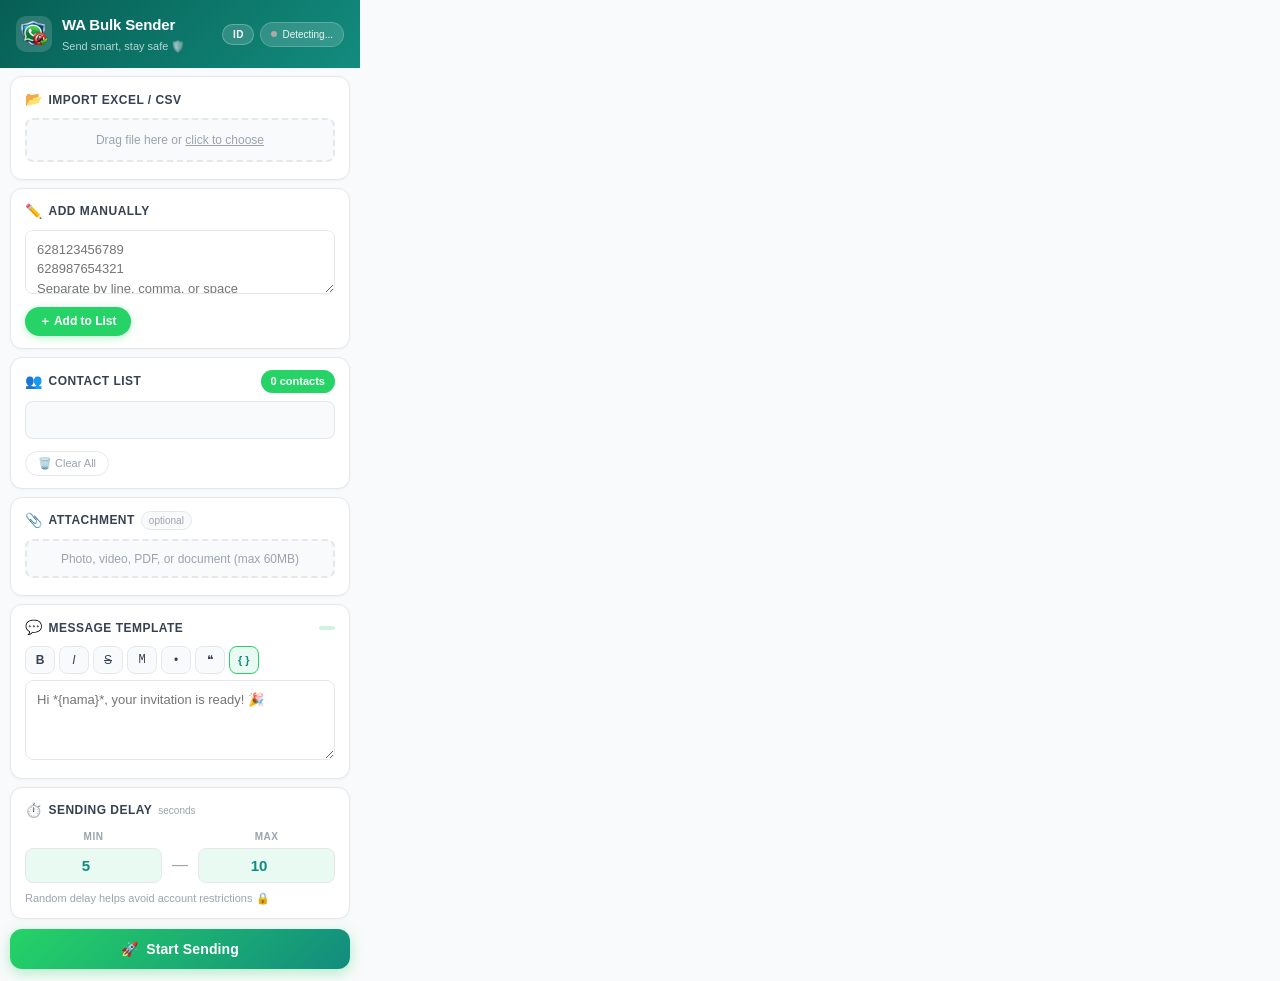
==== commit 8865cfe5: "Refactor bulk sending process: implement break countdown and update max delay input value" ====
--- a/popup.html
+++ b/popup.html
@@ -118,7 +118,7 @@
             <div class="delay-divider">—</div>
             <div class="delay-card">
                 <div class="delay-label" data-i18n="delay_max">Max</div>
-                <input type="number" id="maxDelay" value="25" min="3">
+                <input type="number" id="maxDelay" value="10" min="3">
             </div>
         </div>
         <div class="hint-text" data-i18n="delay_hint">Random delay helps avoid account restrictions 🔒</div>
